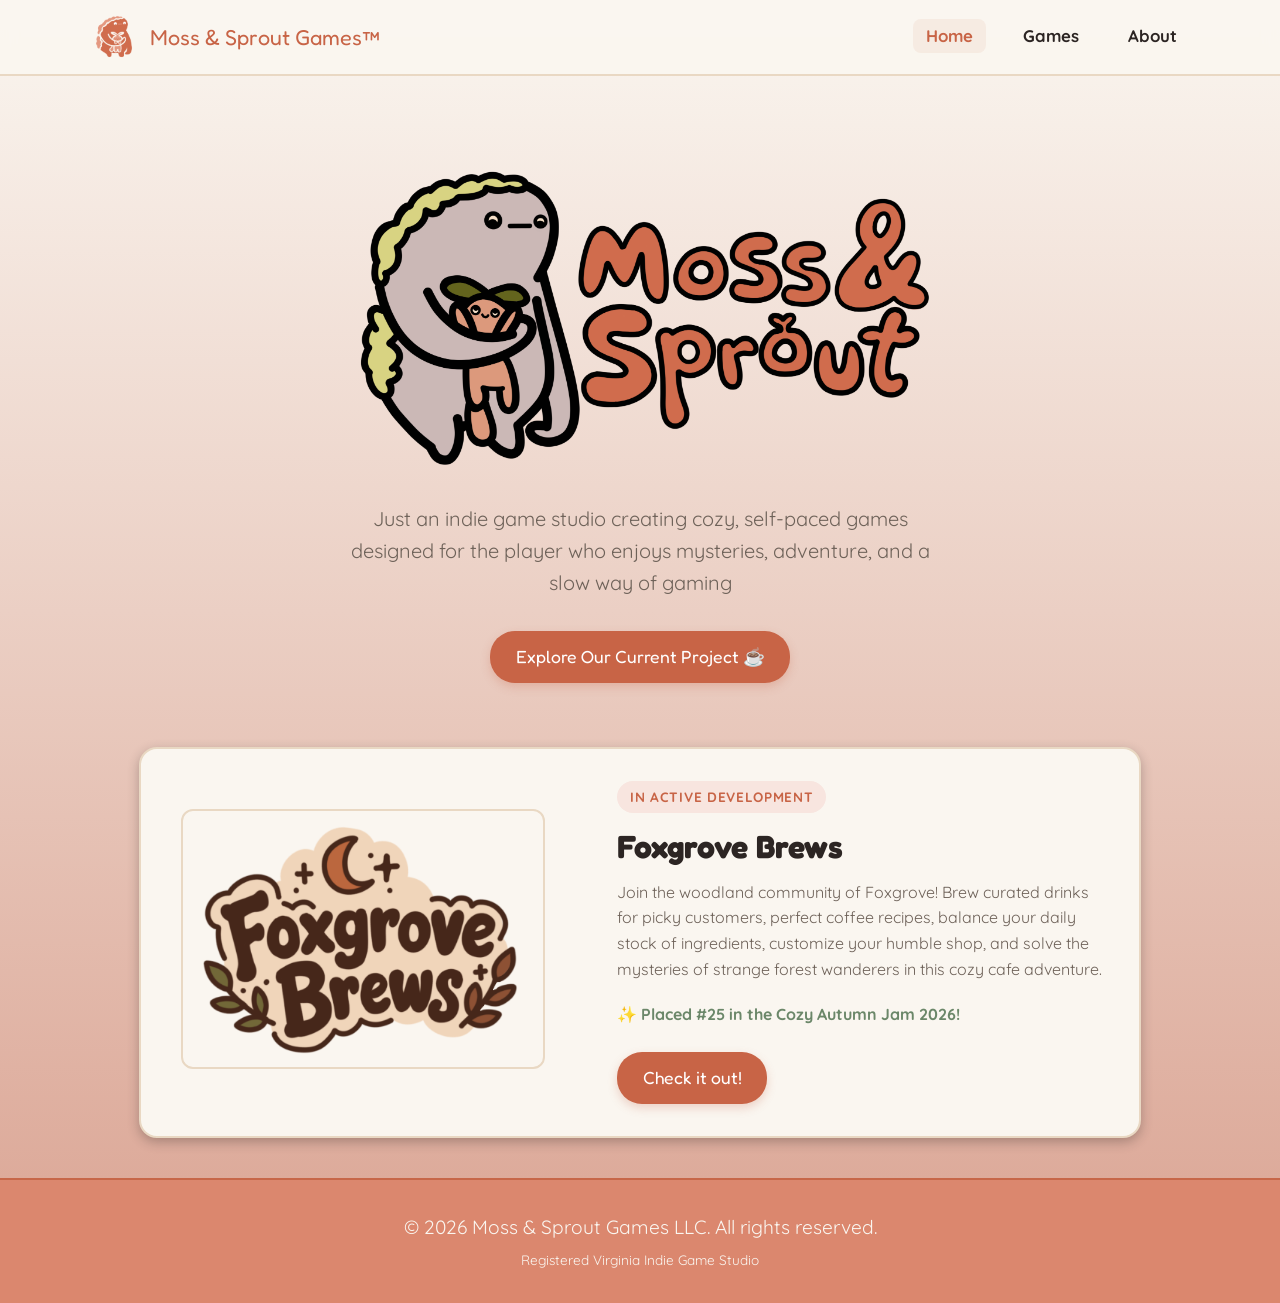
==== index.html @ e6d704d2 "Moss and sprout games website - first iteration" ====
<!DOCTYPE html>
<html lang="en">
<head>
  <meta charset="UTF-8" />
  <meta name="viewport" content="width=device-width, initial-scale=1.0" />
  <title>Moss & Sprout Games™ | Cozy Indie Game Studio</title>
  <link rel="stylesheet" href="style.css" />
</head>
<body>

  <!-- Persistent Header / Navbar -->
  <nav class="navbar">
    <div class="nav-container">
      <a href="/" data-link class="brand-link">
        <img src="images/moss-and-sprout-mascot.png" alt="Moss & Sprout Games Mascot" class="brand-logo" />
        <span class="brand-name">Moss & Sprout Games™</span>
      </a>
      <ul class="nav-links">
        <li><a href="/" data-link class="active">Home</a></li>
        <li><a href="/games" data-link>Games</a></li>
        <li><a href="/about" data-link>About</a></li>
      </ul>
    </div>
  </nav>

  <!-- Dynamic Content Container -->
  <main id="app" class="container">
    <div class="loading-state">Trying to catch sprout...</div>
  </main>

  <!-- Persistent Footer -->
  <footer>
    <p>© 2026 Moss & Sprout Games LLC. All rights reserved.</p>
    <p style="margin-top: 0.4rem; font-size: 0.85rem;">Registered Virginia Indie Game Studio</p>
  </footer>

  <script src="app.js"></script>
</body>
</html>
---- style.css ----
@import url('https://fonts.googleapis.com/css2?family=Fredoka:wght@500;600;700&family=Quicksand:wght@500;600;700&display=swap');

:root {
  --bg-parchment: #FAF6F0;
  --bg-parchment-light: #FAF6F0;
  --bg-parchment-dark: #daa392;
  --bg-parchment-dark-border: #c76749;
  --bg-parchment-dark-footer: #db876e;
  --bg-card: #faf6f0;
  --text-primary: #2C2523;
  --text-muted: #6E6259;
  --terracotta: #C86446;
  --terracotta-hover: #AF5136;
  --sage-green: #6B8769;
  --sage-light: #EBF2EB;
  --border-color: #e9d8c3;
  --warm-gold: #E5A93C;
  --font-heading: 'Fredoka', cursive, sans-serif;
  --font-body: 'Quicksand', sans-serif;
}

* {
  box-sizing: border-box;
  margin: 0;
  padding: 0;
}

body {
  background-image: linear-gradient(to bottom, var(--bg-parchment-light), var(--bg-parchment-dark));
  color: var(--text-primary);
  font-family: var(--font-body);
  line-height: 1.6;
  min-height: 100vh;
  display: flex;
  flex-direction: column;
}

/**************************************************************/
/* Navbar */
.navbar {
  background: rgba(250, 246, 240, 0.95);
  backdrop-filter: blur(8px);
  border-bottom: 2px solid var(--border-color);
  position: sticky;
  top: 0;
  z-index: 100;
  padding: 0.8rem 1.5rem;
}

.nav-container {
  max-width: 1100px;
  margin: 0 auto;
  display: flex;
  align-items: center;
  justify-content: space-between;
}

.brand-link {
  display: flex;
  align-items: center;
  gap: 0.75rem;
  text-decoration: none;
  color: var(--text-primary);
}

.brand-logo {
  width: 48px;
  height: 48px;
  border-radius: 12px;
  object-fit: cover;
}

.brand-name {
  font-family: var(--font-heading);
  font-size: 1.35rem;
  color: var(--terracotta);
}

.nav-links {
  display: flex;
  list-style: none;
  gap: 1.5rem;
  align-items: center;
}

.nav-links a {
  text-decoration: none;
  color: var(--text-primary);
  font-weight: 700;
  font-size: 1.05rem;
  transition: color 0.2s ease;
  padding: 0.4rem 0.8rem;
  border-radius: 8px;
}

.nav-links a:hover,
.nav-links a.active {
  color: var(--terracotta);
  background-color: rgba(200, 100, 70, 0.08);
}

/**************************************************************/
/* Layout & Containers */
.container {
  max-width: 1050px;
  margin: 0 auto;
  padding: 2.5rem 1.5rem;
  flex: 1;
}

.badge {
  display: inline-block;
  padding: 0.3rem 0.8rem;
  border-radius: 20px;
  font-size: 0.85rem;
  font-weight: 700;
  text-transform: uppercase;
  letter-spacing: 0.05em;
}

.badge-terracotta {
  background: #F8E5DF;
  color: var(--terracotta);
}

.badge-sage {
  background: var(--sage-light);
  color: var(--sage-green);
}

.btn-primary {
  display: inline-block;
  background: var(--terracotta);
  color: #fff;
  text-decoration: none;
  font-family: var(--font-heading);
  font-size: 1.1rem;
  padding: 0.75rem 1.6rem;
  border-radius: 25px;
  box-shadow: 0 4px 10px rgba(200, 100, 70, 0.25);
  transition: transform 0.2s, background 0.2s;
}

.btn-primary:hover {
  background: var(--terracotta-hover);
  transform: translateY(-2px);
}

/* Cards & Sections */
.card {
  background: var(--bg-card);
  border: 2px solid var(--border-color);
  border-radius: 18px;
  padding: 2rem;
  box-shadow: 0 4px 12px rgba(44, 37, 35, 0.3);
}

/**************************************************************/
/* Home Page */
.hero {
    text-align: center;
    padding: 3rem 1rem 4rem;
}
.hero h1 {
    font-family: var(--font-heading);
    font-size: 3rem;
    color: var(--terracotta);
    margin-bottom: 0.75rem;
}
.hero p {
    font-size: 1.25rem;
    color: var(--text-muted);
    max-width: 600px;
    margin: 0 auto 2rem;
}
.featured-grid {
    display: grid;
    grid-template-columns: 1fr;
    gap: 2rem;
    margin-top: 1rem;
}
.game-spotlight {
    display: flex;
    flex-direction: column;
    gap: 1.5rem;
    overflow: hidden;
}
@media (min-width: 768px) {
    .game-spotlight {
    flex-direction: row;
    align-items: center;
    }
    .game-spotlight-img {
    flex: 1;
    max-width: 45%;
    padding: 0.5rem;
    }
    .game-spotlight-info {
    flex: 1;
    }
}
.game-spotlight-img img {
    width: 100%;
    height: 260px;
    object-fit: cover;
    border-radius: 12px;
    border: 2px solid var(--border-color);
    padding: 0.5rem;
}

/**************************************************************/
/* Game Page */
.game-header {
    margin-bottom: 2rem;
}
.game-title {
    font-family: var(--font-heading);
    font-size: 2.75rem;
    color: var(--terracotta);
    margin: 0.5rem 0;
}
.tags {
    display: flex;
    gap: 0.5rem;
    flex-wrap: wrap;
    margin-bottom: 1rem;
}
.game-title-grid {
    display: grid;
    grid-template-columns: 1fr;
    gap: 2rem;
}
@media (min-width: 850px) {
    .game-title-grid {
    grid-template-columns: 0.1fr 1fr;
    }
}

.content-grid {
    display: grid;
    grid-template-columns: 1fr;
    gap: 2rem;
}
@media (min-width: 850px) {
    .content-grid {
    grid-template-columns: 2fr 1fr;
    }
}
.feature-list {
    list-style: none;
    margin: 1.25rem 0;
}
.feature-list li {
    padding: 0.5rem 0;
    display: flex;
    align-items: center;
    gap: 0.75rem;
    font-weight: 600;
}
.itch-widget-container {
    background: var(--bg-card);
    border: 2px solid var(--border-color);
    border-radius: 18px;
    padding: 1.5rem;
    text-align: center;
    box-shadow: 0 4px 12px rgba(44, 37, 35, 0.3);
}
.itch-frame {
    width: 100%;
    max-width: 552px;
    height: 167px;
    border: none;
    border-radius: 10px;
    margin-top: 1rem;
}

/* Full-page background specifically for the games view */
main#app.games-theme {
  position: relative;
  max-width: 100%;
  padding: 3rem 1.5rem;
  background-image: url('images/itch_bg.png');
  background-repeat: no-repeat;
  background-position: center top;
  background-size: cover; 
  background-attachment: scroll;
}

@media (min-width: 768px) {
  main#app.games-theme {
    background-attachment: fixed;
    padding: 4rem 2rem;
  }
}

main#app.games-theme::before {
  content: "";
  position: absolute;
  inset: 0;
  background: rgba(250, 246, 240, 0.65);
  backdrop-filter: blur(2px);
  z-index: 1;
}

main#app.games-theme > * {
  position: relative;
  z-index: 2;
  /* max-width: 1000px; */
  margin-left: auto;
  margin-right: auto;
}


/**************************************************************/
/* About Page */
.page-title {
    font-family: var(--font-heading);
    font-size: 2.75rem;
    color: var(--terracotta);
    text-align: center;
    margin-bottom: 2rem;
}
.mascot-card {
    display: flex;
    flex-direction: column;
    gap: 2rem;
    align-items: center;
    margin: 2rem 0;
}
@media (min-width: 768px) {
    .mascot-card {
    flex-direction: row;
    }
    .mascot-card img {
    width: 240px;
    height: 240px;
    }
}
.mascot-img {
    width: 180px;
    height: 180px;
    object-fit: contain;
}
.team-grid {
    display: grid;
    grid-template-columns: 1fr;
    gap: 1.5rem;
    margin-top: 1.5rem;
}
@media (min-width: 650px) {
    .team-grid {
    grid-template-columns: 1fr 1fr;
    }
}
.team-card {
    text-align: center;
    padding: 1.75rem;
}
.team-avatar {
    width: 90px;
    height: 90px;
    border-radius: 50%;
    background: var(--sage-light);
    display: inline-flex;
    align-items: center;
    justify-content: center;
    font-size: 2.2rem;
    margin-bottom: 1rem;
    border: 2px solid var(--border-color);
}
.member-name {
    font-family: var(--font-heading);
    font-size: 1.4rem;
    color: var(--text-primary);
}
.member-role {
    color: var(--terracotta);
    font-weight: 700;
    font-size: 0.95rem;
    margin-bottom: 0.75rem;
}


/**************************************************************/
/* Links */
.link {
  color: var(--terracotta);
  text-decoration: none;
  font-weight: 700;
  font-size: 1.05rem;
  transition: color 0.2s ease;
}

.link:hover {
  color: var(--terracotta-hover);
  text-decoration: underline;
}


/**************************************************************/
/* Footer */
footer {
  background: var(--bg-parchment-dark-footer);
  border-top: 2px solid var(--bg-parchment-dark-border);
  text-align: center;
  padding: 2rem 1.5rem;
  color: var(--bg-parchment);
  font-size: 1.2rem;
}

footer a {
  color: var(--terracotta);
  text-decoration: none;
  font-weight: 700;
}
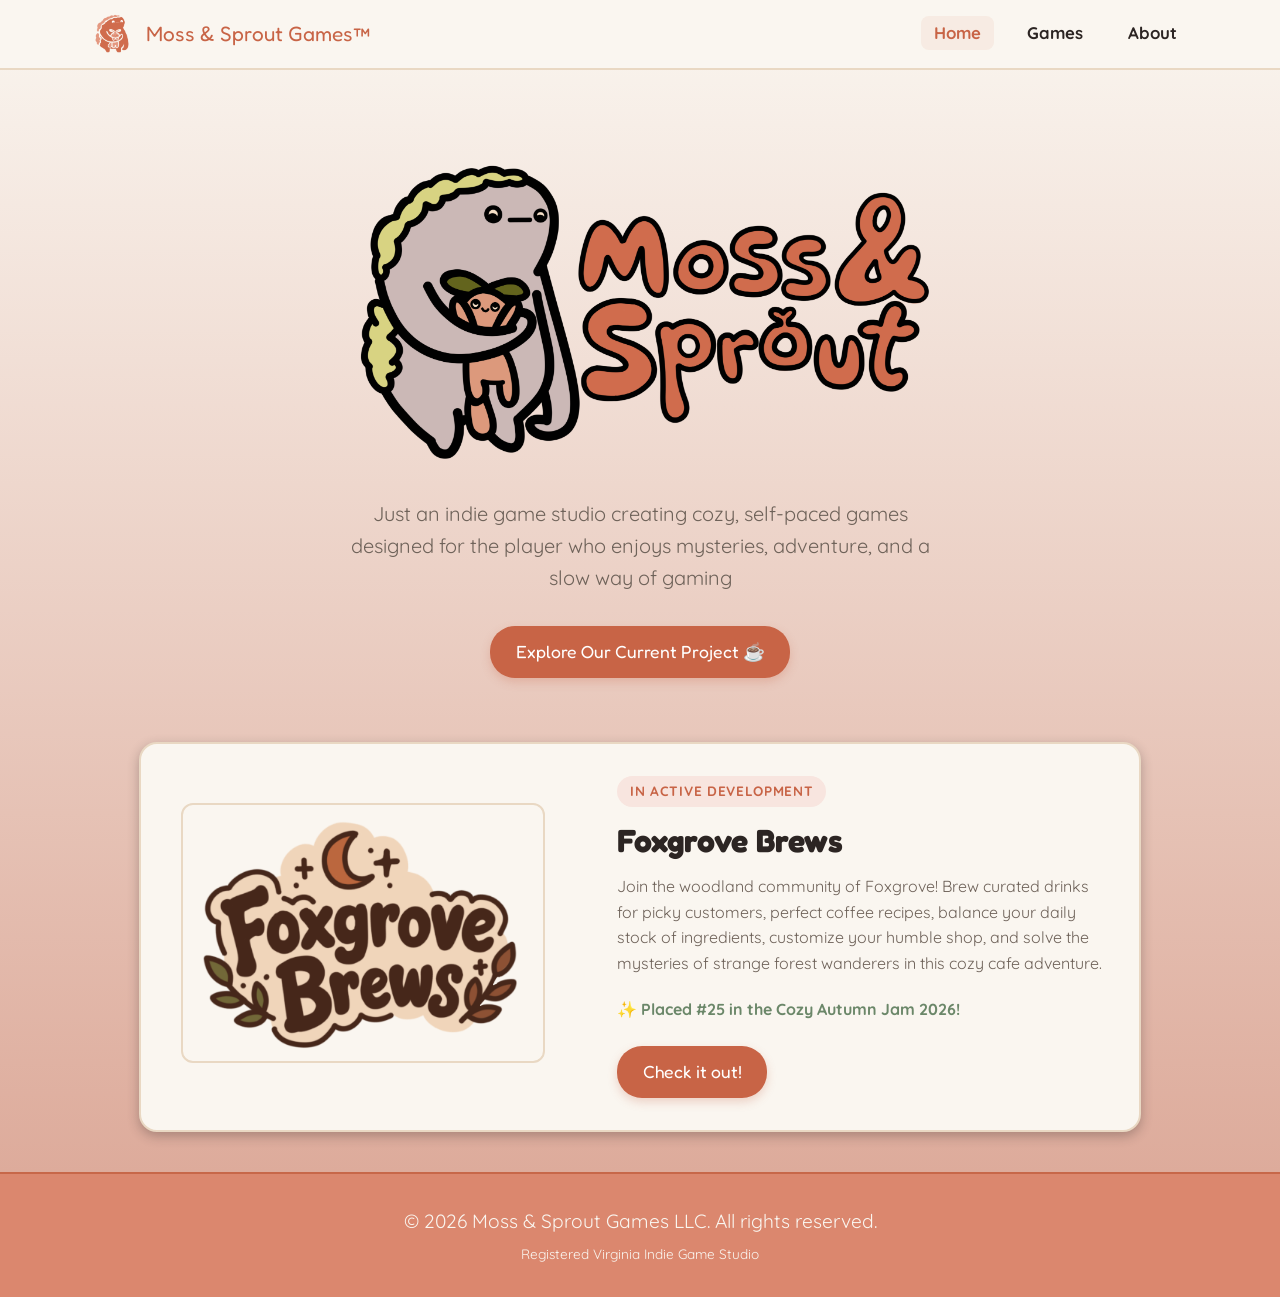
==== commit e144228b: "Updated navbar, hopefully fixed issue with specific page nav, and added animation during page load" ====
--- a/index.html
+++ b/index.html
@@ -5,17 +5,40 @@
   <meta name="viewport" content="width=device-width, initial-scale=1.0" />
   <title>Moss & Sprout Games™ | Cozy Indie Game Studio</title>
   <link rel="stylesheet" href="style.css" />
+  
+  <!-- SPA redirect resolver for GitHub Pages direct links -->
+  <script>
+    (function(l) {
+      if (l.search[1] === '/' ) {
+        var decoded = l.search.slice(1).split('&').map(function(s) { 
+          return s.replace(/~and~/g, '&')
+        }).join('?');
+        window.history.replaceState(null, null,
+            l.pathname.slice(0, -1) + decoded + l.hash
+        );
+      }
+    }(window.location))
+  </script>
 </head>
 <body>
 
-  <!-- Persistent Header / Navbar -->
+  <!-- Persistent Header / Navbar with Mobile Menu -->
   <nav class="navbar">
     <div class="nav-container">
       <a href="/" data-link class="brand-link">
         <img src="images/moss-and-sprout-mascot.png" alt="Moss & Sprout Games Mascot" class="brand-logo" />
         <span class="brand-name">Moss & Sprout Games™</span>
       </a>
-      <ul class="nav-links">
+
+      <!-- Mobile Hamburger Button -->
+      <button class="nav-toggle" id="navToggle" aria-label="Toggle navigation">
+        <span class="bar"></span>
+        <span class="bar"></span>
+        <span class="bar"></span>
+      </button>
+
+      <!-- Navigation Links -->
+      <ul class="nav-links" id="navLinks">
         <li><a href="/" data-link class="active">Home</a></li>
         <li><a href="/games" data-link>Games</a></li>
         <li><a href="/about" data-link>About</a></li>
@@ -25,7 +48,7 @@
 
   <!-- Dynamic Content Container -->
   <main id="app" class="container">
-    <div class="loading-state">Trying to catch sprout...</div>
+    <div class="loading-state">🌱<span class="bounce-text">Catching sprout...</span></div>
   </main>
 
   <!-- Persistent Footer -->
--- a/style.css
+++ b/style.css
@@ -37,7 +37,140 @@
 
 /**************************************************************/
 /* Navbar */
+/* Navbar Base */
 .navbar {
+  background: rgba(250, 246, 240, 0.98);
+  backdrop-filter: blur(8px);
+  border-bottom: 2px solid var(--border-color);
+  position: sticky;
+  top: 0;
+  z-index: 100;
+  padding: 0.75rem 1.5rem;
+}
+
+.nav-container {
+  max-width: 1100px;
+  margin: 0 auto;
+  display: flex;
+  align-items: center;
+  justify-content: space-between;
+  position: relative;
+}
+
+.brand-link {
+  display: flex;
+  align-items: center;
+  gap: 0.75rem;
+  text-decoration: none;
+  color: var(--text-primary);
+}
+
+.brand-logo {
+  width: 44px;
+  height: 44px;
+  border-radius: 10px;
+  object-fit: cover;
+}
+
+.brand-name {
+  font-family: var(--font-heading);
+  font-size: 1.3rem;
+  color: var(--terracotta);
+}
+
+/* Hamburger Toggle Button (Hidden on Desktop) */
+.nav-toggle {
+  display: none;
+  flex-direction: column;
+  justify-content: space-between;
+  width: 28px;
+  height: 20px;
+  background: transparent;
+  border: none;
+  cursor: pointer;
+  padding: 0;
+  z-index: 110;
+}
+
+.nav-toggle .bar {
+  height: 3px;
+  width: 100%;
+  background-color: var(--terracotta);
+  border-radius: 4px;
+  transition: all 0.25s ease;
+}
+
+/* Nav Links - Desktop View */
+.nav-links {
+  display: flex;
+  list-style: none;
+  gap: 1.25rem;
+  align-items: center;
+}
+
+.nav-links a {
+  text-decoration: none;
+  color: var(--text-primary);
+  font-weight: 700;
+  font-size: 1.05rem;
+  transition: color 0.15s ease, background 0.15s ease;
+  padding: 0.4rem 0.8rem;
+  border-radius: 8px;
+}
+
+.nav-links a:hover,
+.nav-links a.active {
+  color: var(--terracotta);
+  background-color: rgba(200, 100, 70, 0.08);
+}
+
+/* Mobile View (Screens under 768px) */
+@media (max-width: 767px) {
+  .nav-toggle {
+    display: flex; /* Show hamburger */
+  }
+
+  .nav-links {
+    display: none; /* Hide default inline menu */
+    flex-direction: column;
+    position: absolute;
+    top: 100%;
+    left: -1.5rem;
+    right: -1.5rem;
+    background: #FAF6F0;
+    border-bottom: 2px solid var(--border-color);
+    padding: 1rem 1.5rem 1.5rem;
+    gap: 1.4rem;
+    box-shadow: 0 8px 16px rgba(44, 37, 35, 0.08);
+  }
+
+  .nav-links.open {
+    display: flex; /* Drop down menu when active */
+  }
+
+  .nav-links a {
+    width: 100%;
+    text-align: center;
+    padding: 0.75rem 1rem;
+    font-size: 1.15rem;
+  }
+
+  /* Animated Hamburger to "X" when open */
+  .nav-toggle.open .bar:nth-child(1) {
+    transform: translateY(8.5px) rotate(45deg);
+  }
+  .nav-toggle.open .bar:nth-child(2) {
+    opacity: 0;
+  }
+  .nav-toggle.open .bar:nth-child(3) {
+    transform: translateY(-8.5px) rotate(-45deg);
+  }
+}
+
+
+
+
+/* .navbar {
   background: rgba(250, 246, 240, 0.95);
   backdrop-filter: blur(8px);
   border-bottom: 2px solid var(--border-color);
@@ -97,7 +230,7 @@
 .nav-links a.active {
   color: var(--terracotta);
   background-color: rgba(200, 100, 70, 0.08);
-}
+} */
 
 /**************************************************************/
 /* Layout & Containers */
@@ -412,4 +545,32 @@
   color: var(--terracotta);
   text-decoration: none;
   font-weight: 700;
+}
+
+
+/**************************************************************/
+/* Loading State */
+.loading-state {
+  text-align: center;
+  font-size: 1.5rem;
+  font-weight: 600;
+  color: var(--text-muted);
+  padding: 4rem 1rem;
+}
+
+.bounce-text span {
+  display: inline-block;
+  /* Apply the animation to each character */
+  animation: oscillate 0.3s ease-in-out infinite;
+  /* Keeps spaces from collapsing since they are inside spans */
+  white-space: pre; 
+}
+
+@keyframes oscillate {
+  0%, 100% {
+    transform: translateY(0);
+  }
+  50% {
+    transform: translateY(-5px); /* Adjust this value to change how high it jumps */
+  }
 }
